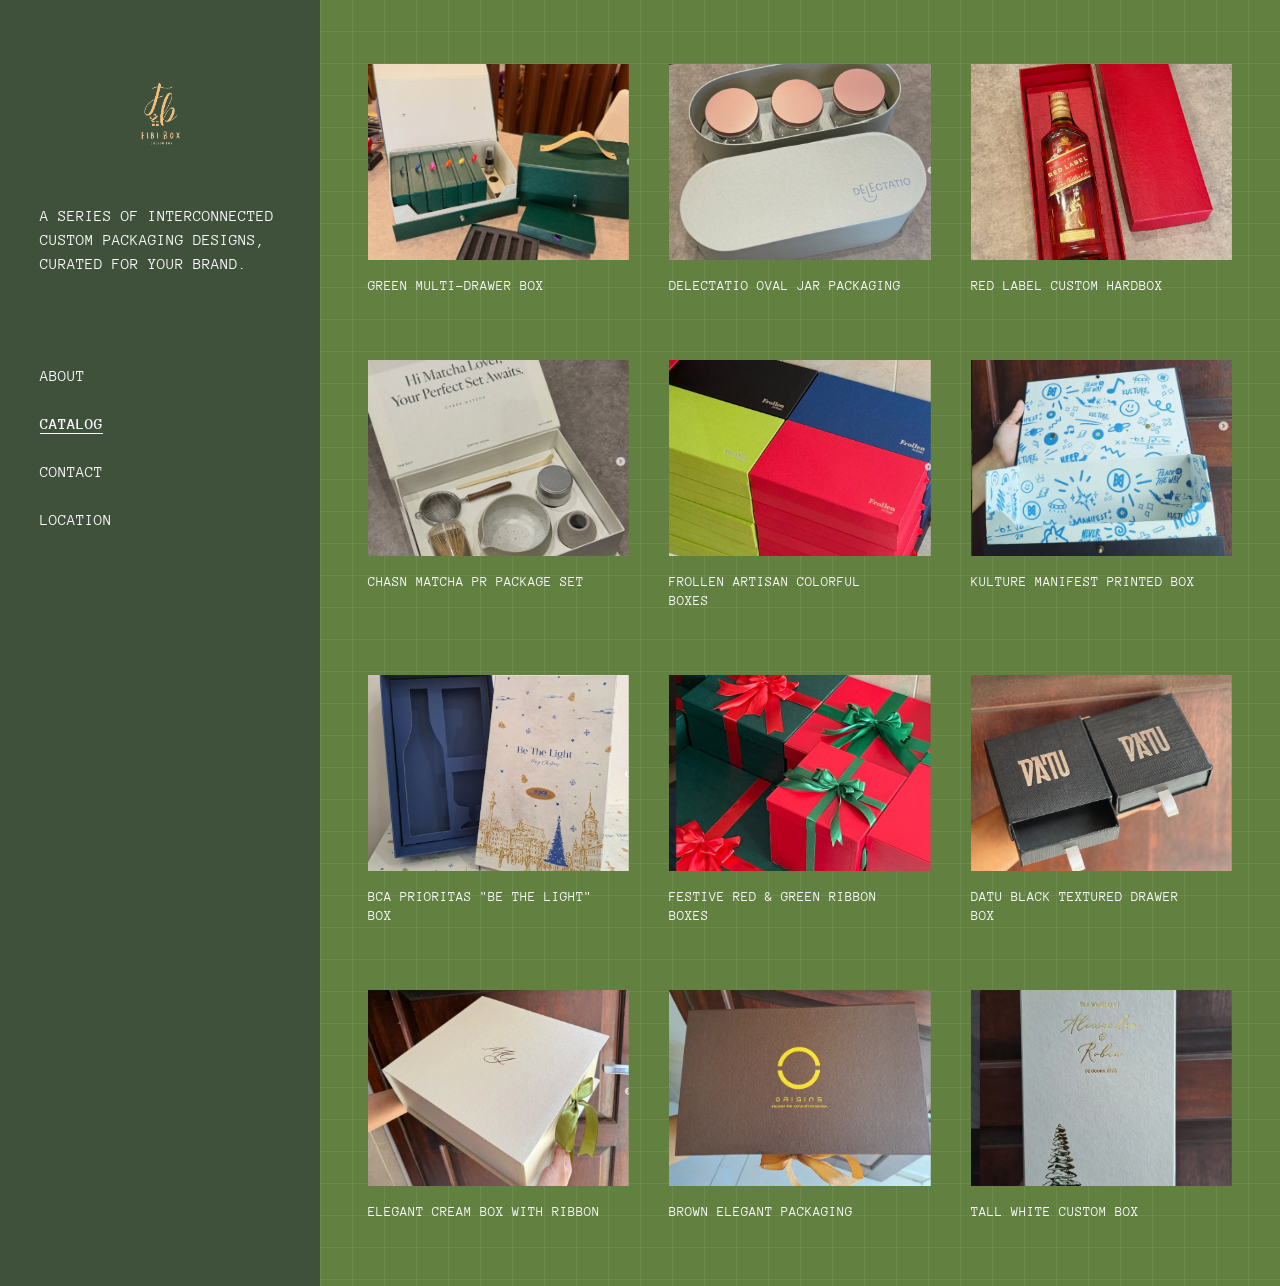
==== Source Code/index.html @ 918fce26 "first commit - website fibibox" ====
<!DOCTYPE html>
<html lang="id">

<head>
    <meta charset="UTF-8">
    <meta name="viewport" content="width=device-width, initial-scale=1.0">
    <title>Fibibox | Catalog</title>
    <link rel="stylesheet" href="style.css">
    <link href="https://fonts.googleapis.com/css2?family=Anonymous+Pro:wght@400;700&display=swap" rel="stylesheet">
</head>

<body>
    <div class="layout-container">

        <!-- SIDEBAR KIRI -->
        <aside class="sidebar-wrapper">
            <div class="sidebar-sticky">
                <img src="img/logo.png" alt="Logo Fibibox" class="site-logo">
                <p class="site-description">
                    A SERIES OF INTERCONNECTED CUSTOM PACKAGING DESIGNS, CURATED FOR YOUR BRAND.
                </p>
                <nav class="site-nav">
                    <ul>
                        <li><a href="about.html">ABOUT</a></li>
                        <li><a href="index.html" class="active">CATALOG</a></li>
                        <li><a href="contact.html">CONTACT</a></li>
                        <li><a href="location.html">LOCATION</a></li>
                    </ul>
                </nav>
            </div>
        </aside>

        <!-- GALERI KANAN -->
        <main class="gallery-grid">
            <figure class="gallery-item">
                <img src="img/1.png" alt="Premium Green Drawer Box">
                <figcaption>GREEN MULTI-DRAWER BOX</figcaption>
            </figure>
            <figure class="gallery-item">
                <img src="img/2.png" alt="Delectatio Oval Packaging">
                <figcaption>DELECTATIO OVAL JAR PACKAGING</figcaption>
            </figure>
            <figure class="gallery-item">
                <img src="img/3.png" alt="Red Label Custom Box">
                <figcaption>RED LABEL CUSTOM HARDBOX</figcaption>
            </figure>
            <figure class="gallery-item">
                <img src="img/4.png" alt="Chasn Matcha PR Set">
                <figcaption>CHASN MATCHA PR PACKAGE SET</figcaption>
            </figure>
            <figure class="gallery-item">
                <img src="img/5.png" alt="Frollen Artisan Boxes">
                <figcaption>FROLLEN ARTISAN COLORFUL BOXES</figcaption>
            </figure>
            <figure class="gallery-item">
                <img src="img/6.png" alt="Kulture Manifest Box">
                <figcaption>KULTURE MANIFEST PRINTED BOX</figcaption>
            </figure>
            <figure class="gallery-item">
                <img src="img/7.png" alt="BCA Prioritas Be The Light Box">
                <figcaption>BCA PRIORITAS "BE THE LIGHT" BOX</figcaption>
            </figure>
            <figure class="gallery-item">
                <img src="img/8.png" alt="Festive Ribbon Gift Boxes">
                <figcaption>FESTIVE RED & GREEN RIBBON BOXES</figcaption>
            </figure>
            <figure class="gallery-item">
                <img src="img/9.png" alt="Datu Drawer Box">
                <figcaption>DATU BLACK TEXTURED DRAWER BOX</figcaption>
            </figure>
            <figure class="gallery-item">
                <img src="img/10.png" alt="Elegant Cream Ribbon Box">
                <figcaption>ELEGANT CREAM BOX WITH RIBBON</figcaption>
            </figure>
            <figure class="gallery-item">
                <img src="img/11.png" alt="Brown Premium Box">
                <figcaption>BROWN ELEGANT PACKAGING</figcaption>
            </figure>
            <figure class="gallery-item">
                <img src="img/12.png" alt="Tall White Custom Box">
                <figcaption>TALL WHITE CUSTOM BOX</figcaption>
            </figure>
        </main>

    </div>
</body>

</html>
---- Source Code/style.css ----
/* ==========================================================================
   PENGATURAN VARIABEL WARNA & FONT
   ========================================================================== */
:root {
    --bg-block1: #40513B;
    --bg-block2: #628141;
    --text-light: #F8F9FA;
    --font-mono: 'Anonymous Pro', monospace;
}

* {
    box-sizing: border-box;
    margin: 0;
    padding: 0;
}

body {
    font-family: var(--font-mono);
    line-height: 1.5;
    font-size: 16px;
    color: var(--text-light);
}

/* Mengatur agar teks tertentu saja yang kapital */
h1,
h2,
h3,
.site-nav a,
.gallery-item figcaption,
strong {
    text-transform: uppercase;
}

/* Paragraf dan deskripsi dibiarkan normal agar mudah dibaca */
.content-page p,
.site-description {
    text-transform: none;
}

/* ==========================================================================
   LAYOUT UTAMA
   ========================================================================== */
.layout-container {
    display: flex;
    flex-direction: column;
    min-height: 100vh;
}

@media (min-width: 800px) {
    .layout-container {
        flex-direction: row;
    }
}

/* ==========================================================================
   BLOCK 1: SIDEBAR KIRI (#40513B)
   ========================================================================== */
.sidebar-wrapper {
    background-color: var(--bg-block1);
    flex: 0 0 320px;
    padding: 4rem 2.5rem;
}

.sidebar-sticky {
    display: flex;
    flex-direction: column;
    gap: 2.5rem;
    position: sticky;
    top: 4rem;
}

.site-logo {
    width: 100px;
    height: auto;
    display: block;
    align-self: center;
}

.site-description {
    font-size: 1rem;
    font-weight: 400;
    max-width: 250px;
}

.site-nav ul {
    list-style: none;
    margin-top: 3rem;
}

.site-nav a {
    color: var(--text-light);
    text-decoration: none;
    display: block;
    margin-bottom: 1.5rem;
}

.site-nav a:hover {
    text-decoration: underline;
}

/* Penanda menu aktif / halaman yang sedang dibuka */
.site-nav a.active {
    font-weight: 700;
    text-decoration: underline;
    text-underline-offset: 4px;
}

/* ==========================================================================
   BLOCK 2: GALERI KANAN (#628141 + Pola Garis Kontur)
   ========================================================================== */
.gallery-grid {
    background-color: var(--bg-block2);
    /* Pola garis kontur tipis yang elegan */
    background-image: linear-gradient(0deg, rgba(255, 255, 255, 0.07) 1px, transparent 1px),
        linear-gradient(90deg, rgba(255, 255, 255, 0.07) 1px, transparent 1px);
    background-size: 32px 32px;

    flex: 1;
    padding: 4rem 3rem;
    display: grid;
    grid-template-columns: repeat(auto-fill, minmax(200px, 1fr));
    gap: 4rem 2.5rem;
    align-items: start;
}

.gallery-item {
    cursor: pointer;
}

/* Menyeragamkan ukuran kotak dan posisi gambar */
.gallery-item img {
    width: 100%;
    aspect-ratio: 4 / 3;
    object-fit: cover;
    display: block;
    margin-bottom: 1rem;
    transition: transform 0.3s ease;
}

.gallery-item:hover img {
    transform: scale(1.05);
}

.gallery-item figcaption {
    font-size: 0.875rem;
    line-height: 1.4;
    max-width: 90%;
}

/* ==========================================================================
   HALAMAN KONTEN (ABOUT, CONTACT, LOCATION + Pola Garis Kontur)
   ========================================================================== */
.content-page {
    background-color: var(--bg-block2);
    /* Menyamakan pola garis kontur agar konsisten di semua halaman */
    background-image: linear-gradient(0deg, rgba(255, 255, 255, 0.07) 1px, transparent 1px),
        linear-gradient(90deg, rgba(255, 255, 255, 0.07) 1px, transparent 1px);
    background-size: 32px 32px;

    flex: 1;
    padding: 5rem 3rem 4rem 3rem;
}

.content-page h2 {
    font-size: 2rem;
    margin-bottom: 2rem;
    border-bottom: 2px solid var(--text-light);
    padding-bottom: 0.5rem;
    display: inline-block;
}

.content-page p {
    font-size: 1rem;
    margin-bottom: 1.5rem;
    max-width: 700px;
    line-height: 1.8;
}

.content-page a {
    color: var(--text-light);
}
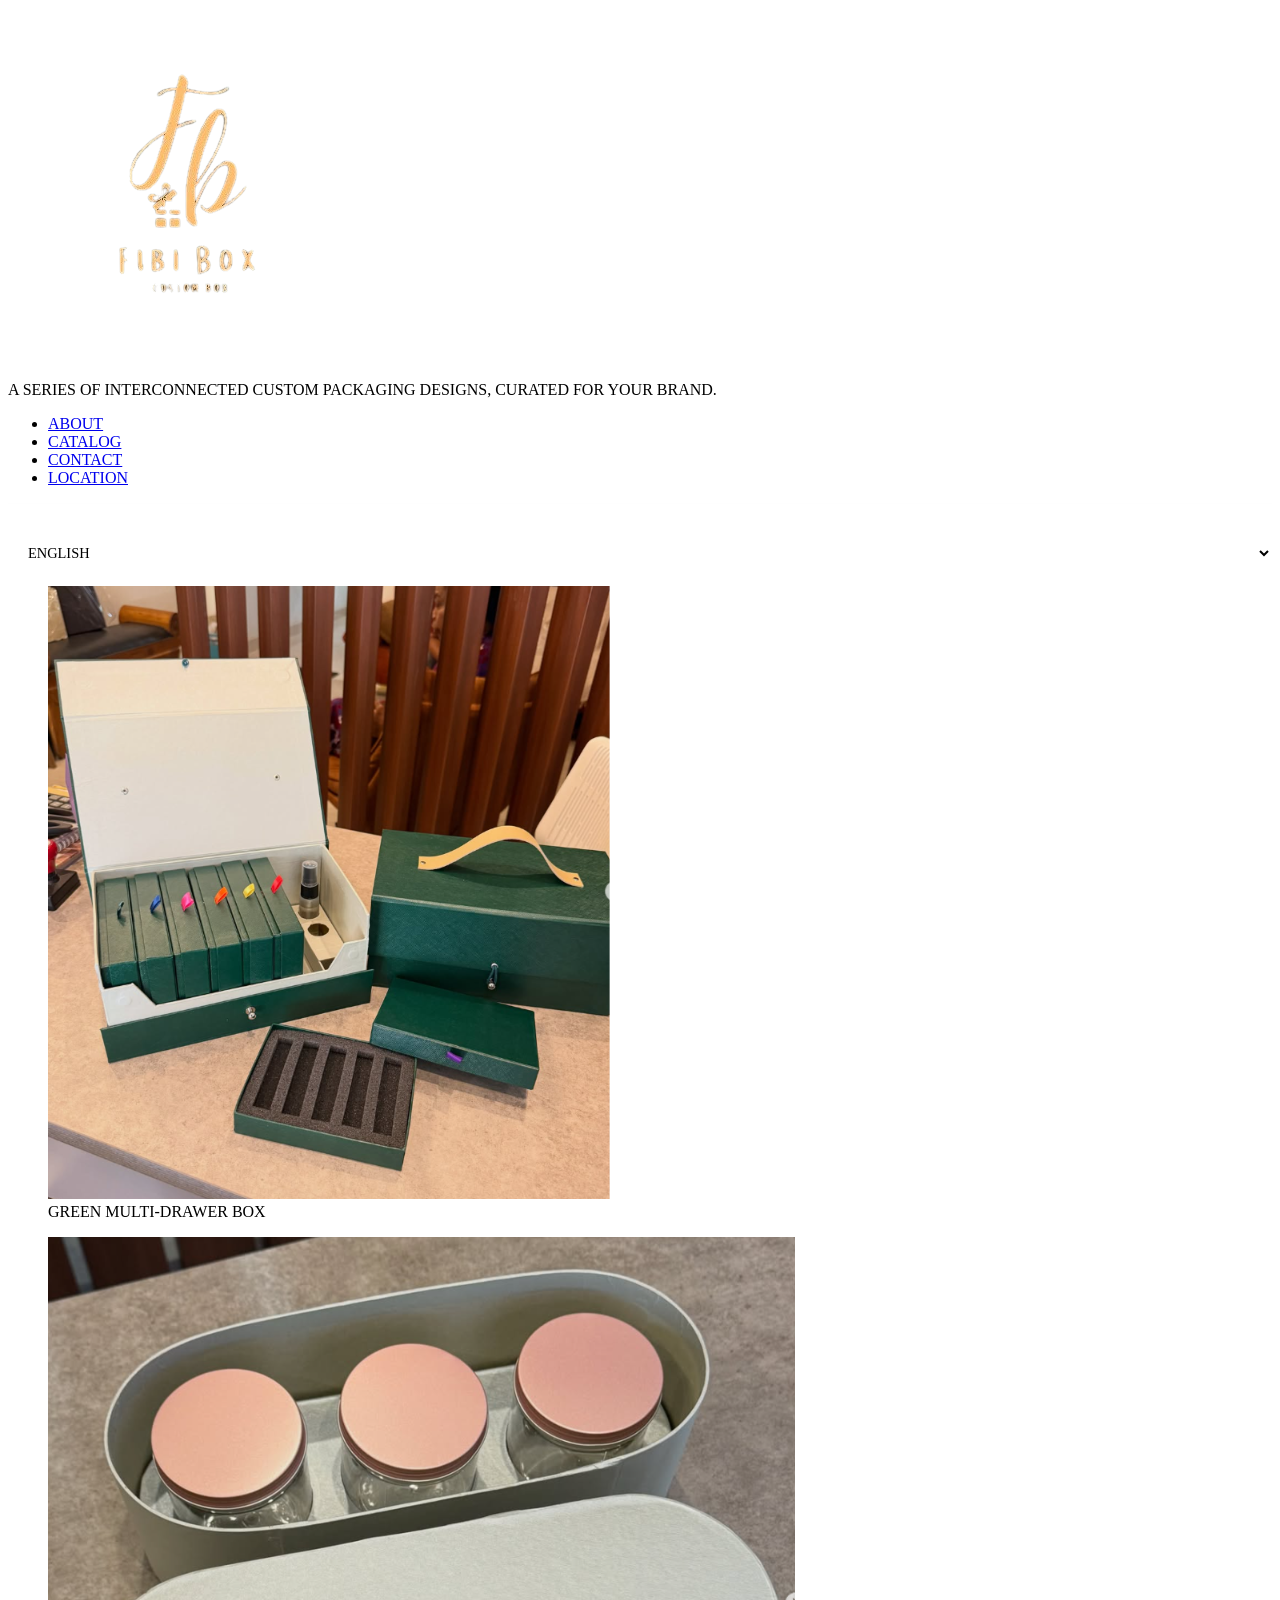
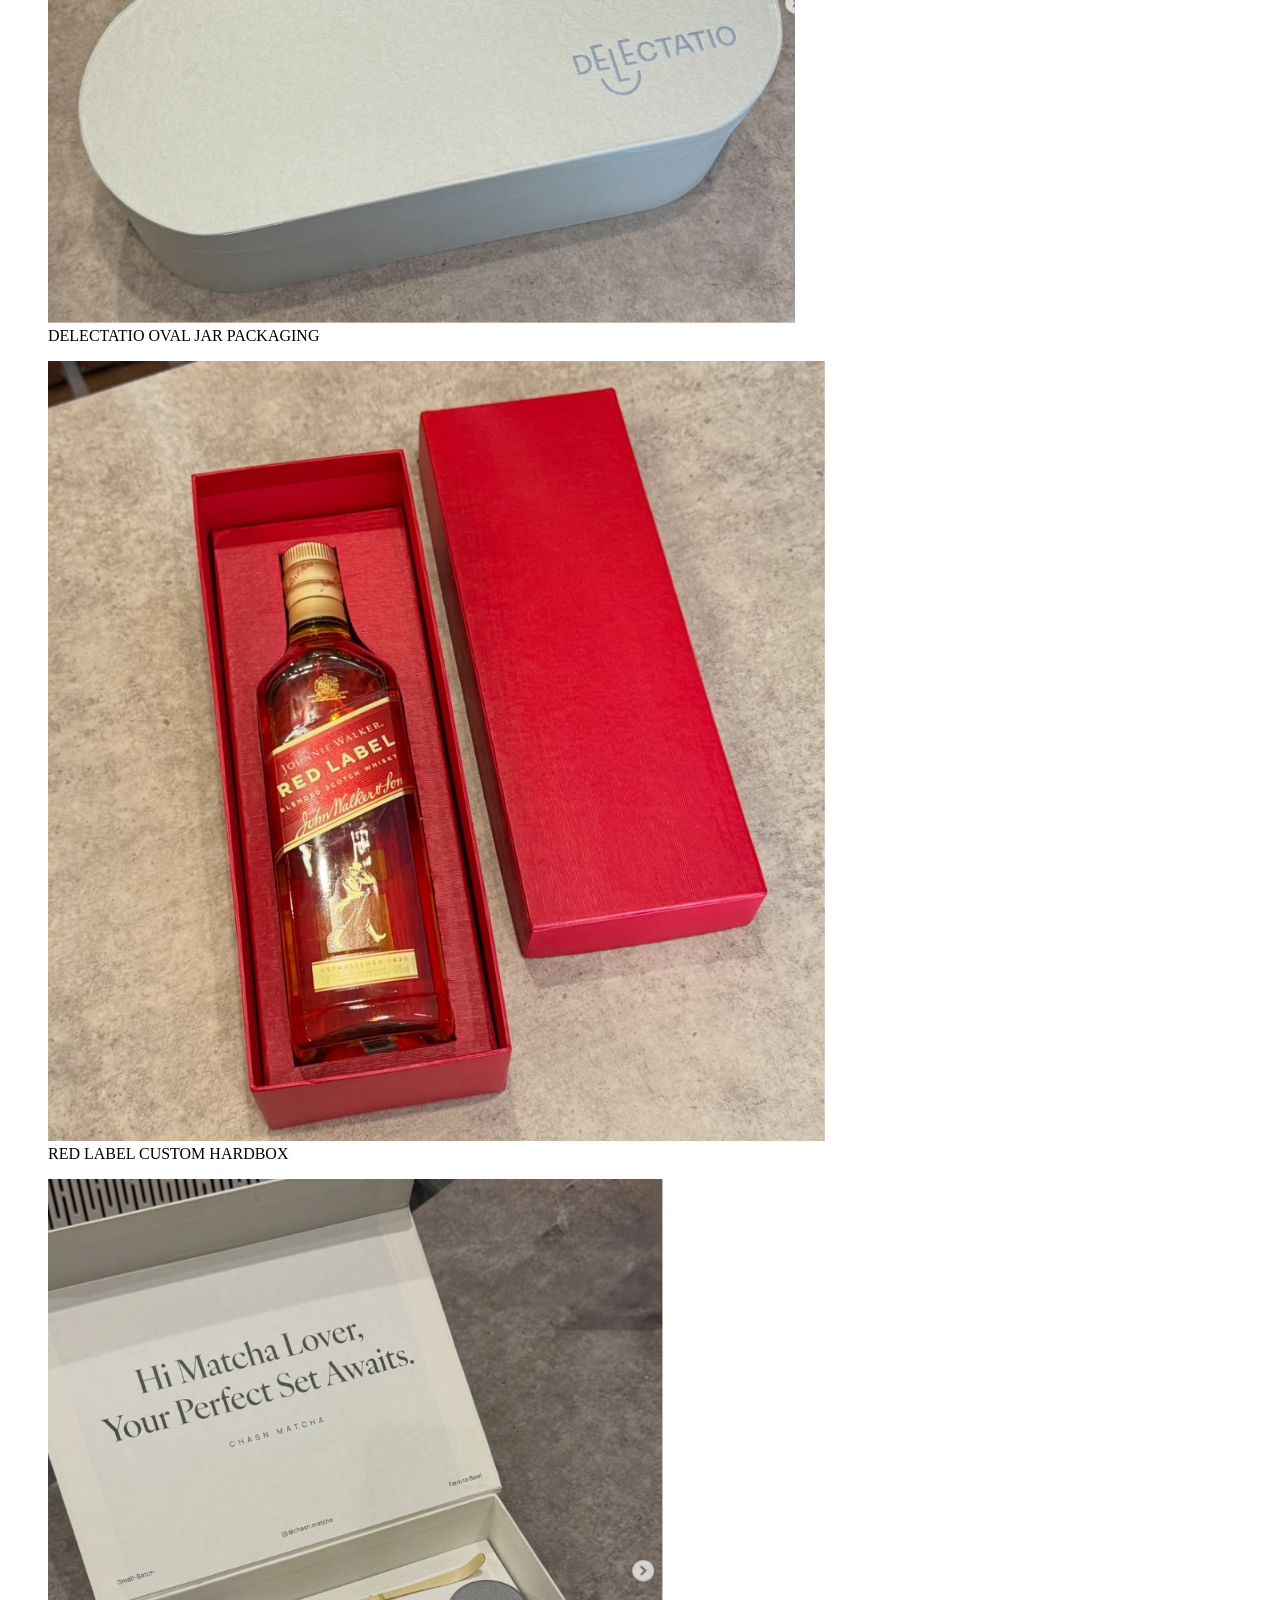
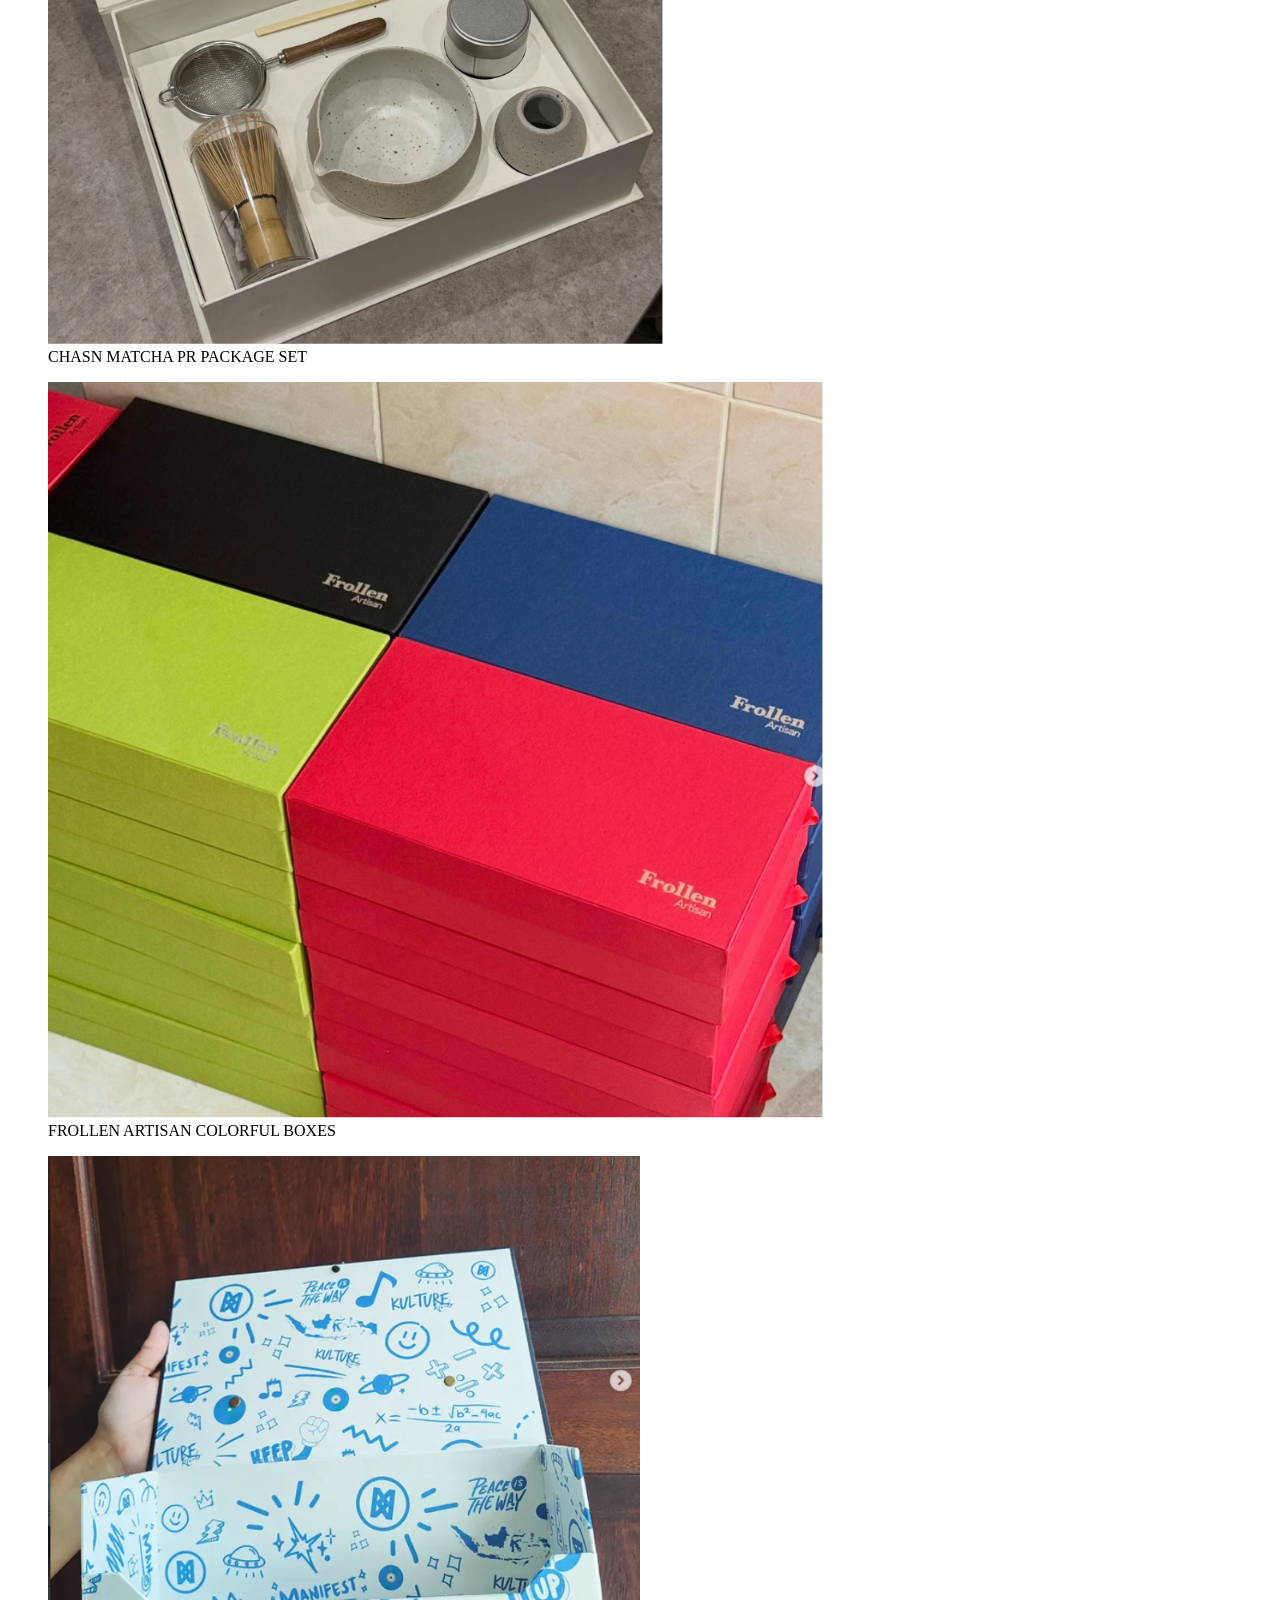
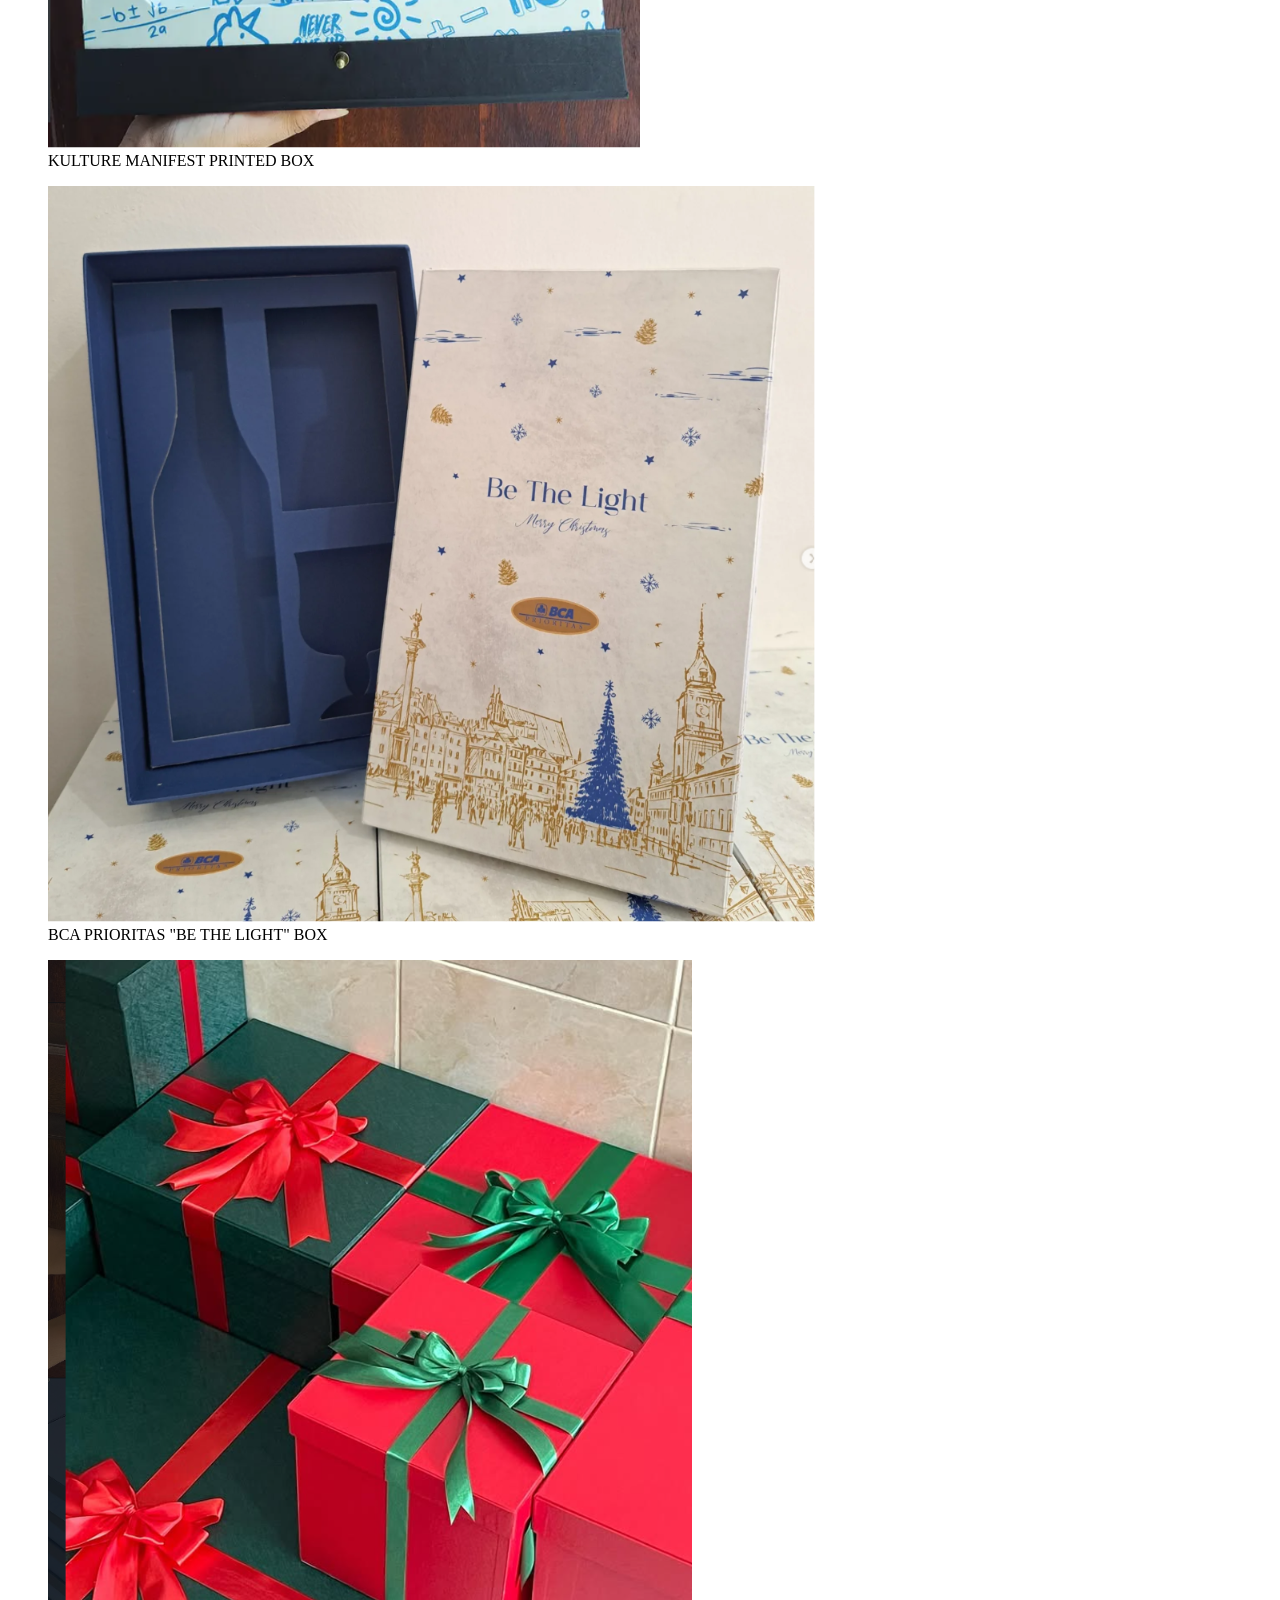
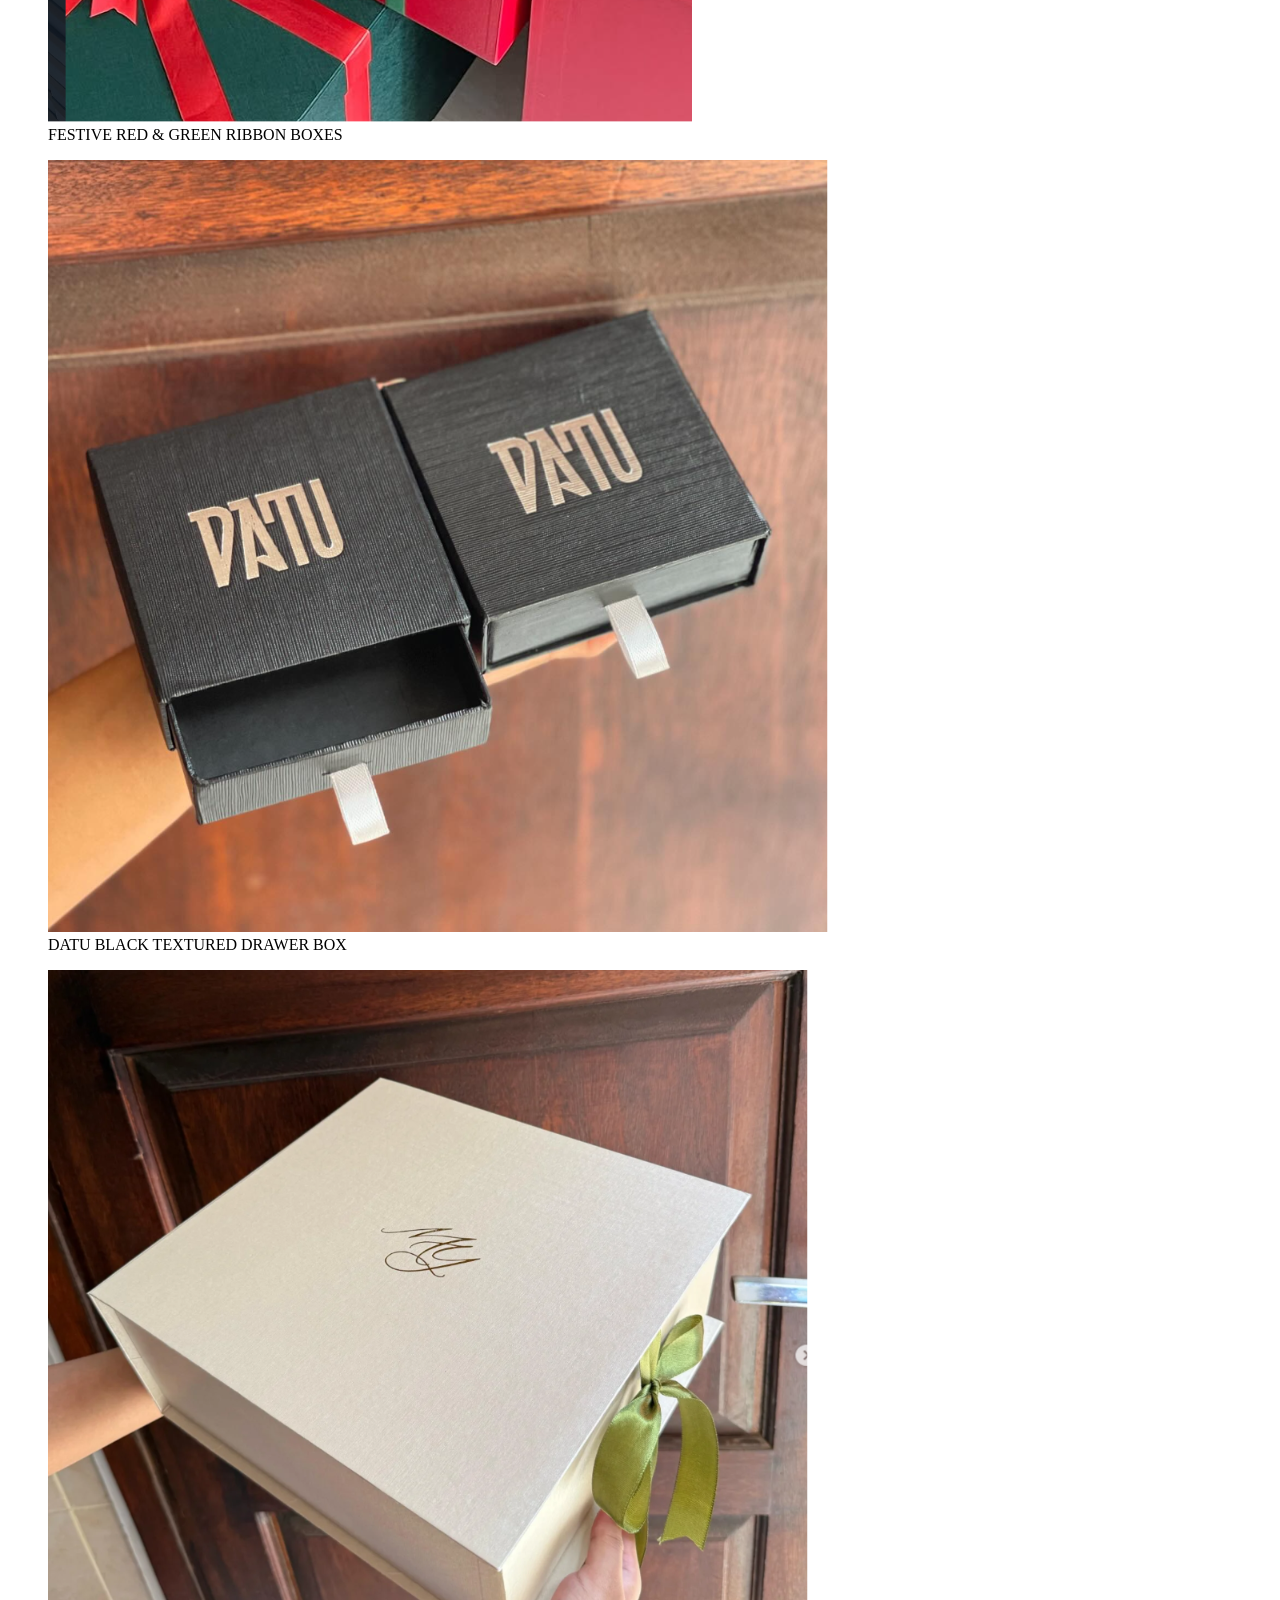
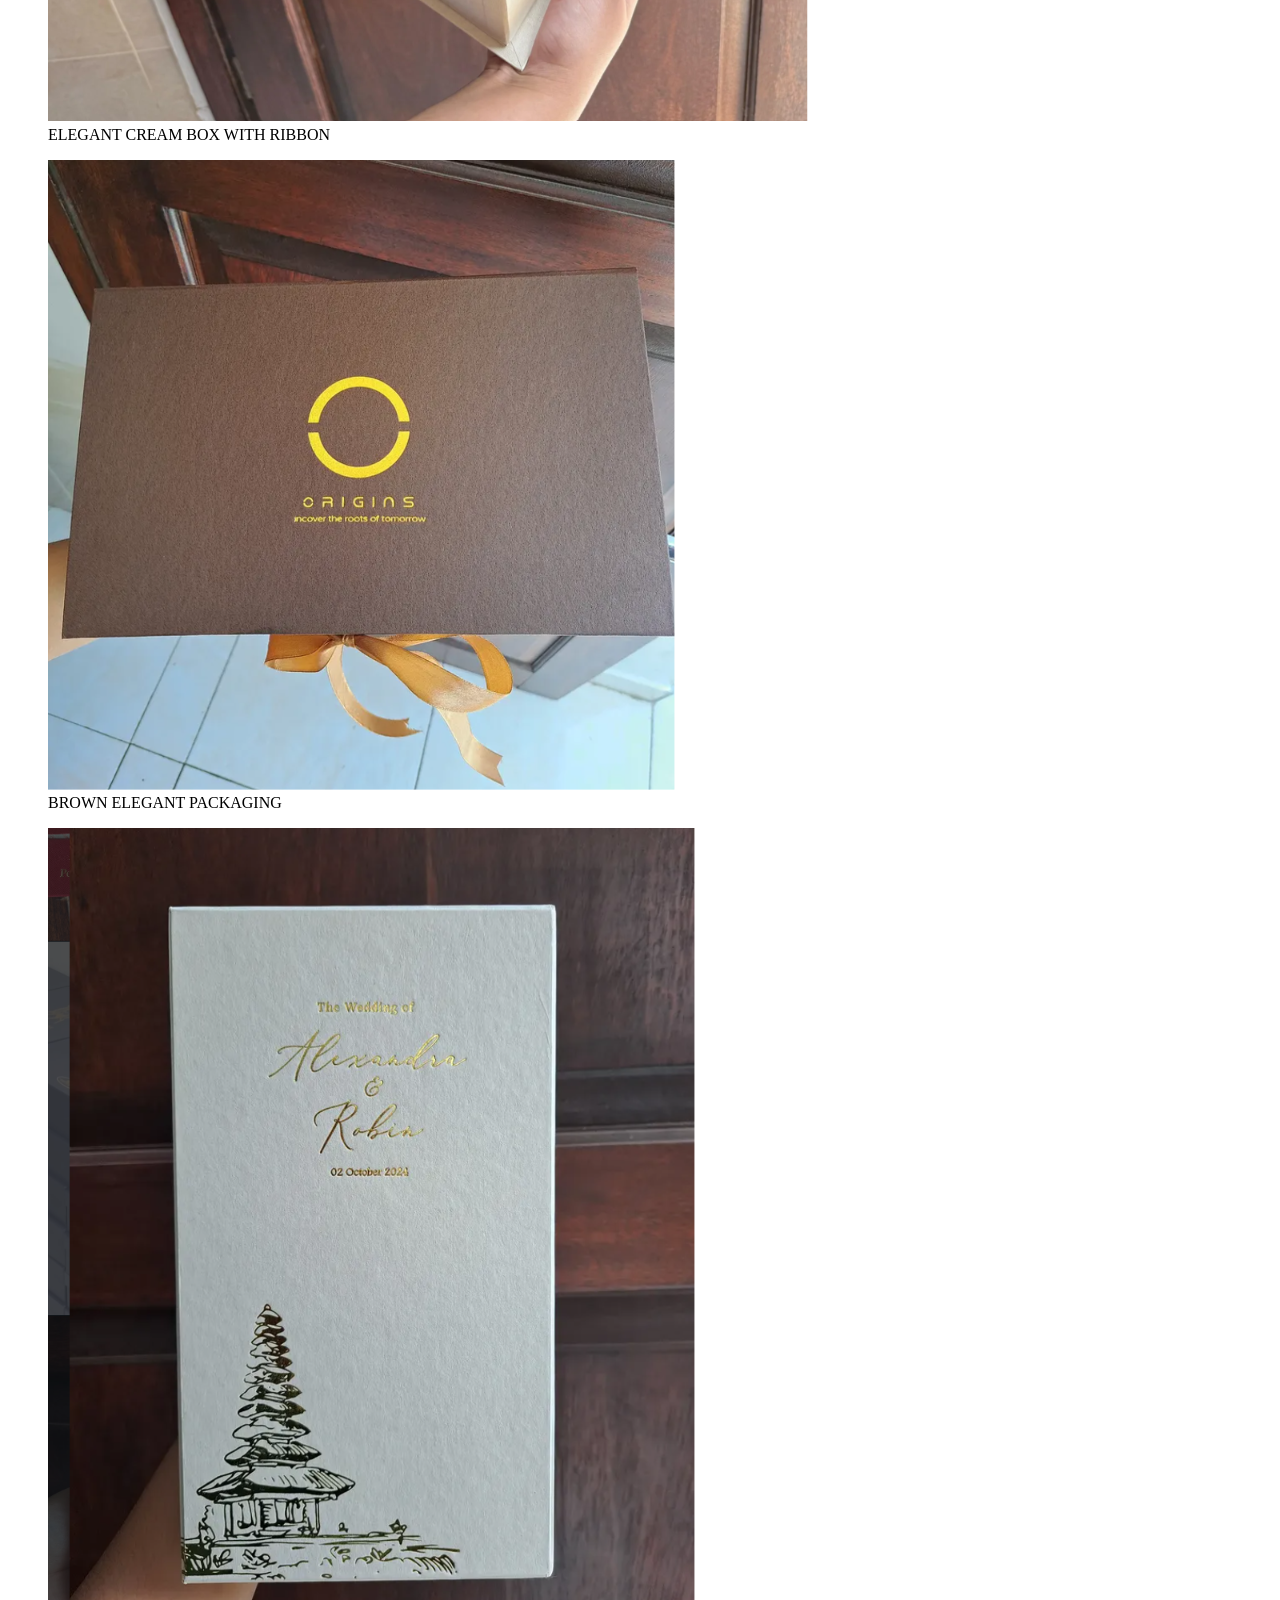
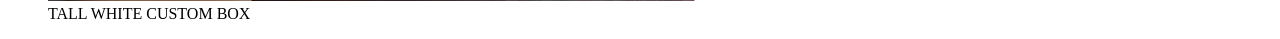
==== commit 2354eb48: "update: penambahan fitur multi-language (en/id)" ====
--- a/Source Code/index.html
+++ b/Source Code/index.html
@@ -1,10 +1,10 @@
 <!DOCTYPE html>
-<html lang="id">
+<html lang="id" id="html-root">
 
 <head>
     <meta charset="UTF-8">
     <meta name="viewport" content="width=device-width, initial-scale=1.0">
-    <title>Fibibox | Catalog</title>
+    <title id="page-title">Fibibox | Catalog</title>
     <link rel="stylesheet" href="style.css">
     <link href="https://fonts.googleapis.com/css2?family=Anonymous+Pro:wght@400;700&display=swap" rel="stylesheet">
 </head>
@@ -16,17 +16,25 @@
         <aside class="sidebar-wrapper">
             <div class="sidebar-sticky">
                 <img src="img/logo.png" alt="Logo Fibibox" class="site-logo">
-                <p class="site-description">
+                <p class="site-description" data-translate="desc">
                     A SERIES OF INTERCONNECTED CUSTOM PACKAGING DESIGNS, CURATED FOR YOUR BRAND.
                 </p>
                 <nav class="site-nav">
                     <ul>
-                        <li><a href="about.html">ABOUT</a></li>
-                        <li><a href="index.html" class="active">CATALOG</a></li>
-                        <li><a href="contact.html">CONTACT</a></li>
-                        <li><a href="location.html">LOCATION</a></li>
+                        <li><a href="about.html" data-translate="menu-about">ABOUT</a></li>
+                        <li><a href="index.html" class="active" data-translate="menu-catalog">CATALOG</a></li>
+                        <li><a href="contact.html" data-translate="menu-contact">CONTACT</a></li>
+                        <li><a href="location.html" data-translate="menu-location">LOCATION</a></li>
                     </ul>
                 </nav>
+
+                <!-- DROPDOWN PILIHAN BAHASA -->
+                <div class="language-selector">
+                    <select id="lang-switch" onchange="changeLanguage(this.value)">
+                        <option value="en">ENGLISH</option>
+                        <option value="id">INDONESIA</option>
+                    </select>
+                </div>
             </div>
         </aside>
 
@@ -34,55 +42,116 @@
         <main class="gallery-grid">
             <figure class="gallery-item">
                 <img src="img/1.png" alt="Premium Green Drawer Box">
-                <figcaption>GREEN MULTI-DRAWER BOX</figcaption>
+                <figcaption data-translate="item-1">GREEN MULTI-DRAWER BOX</figcaption>
             </figure>
             <figure class="gallery-item">
                 <img src="img/2.png" alt="Delectatio Oval Packaging">
-                <figcaption>DELECTATIO OVAL JAR PACKAGING</figcaption>
+                <figcaption data-translate="item-2">DELECTATIO OVAL JAR PACKAGING</figcaption>
             </figure>
             <figure class="gallery-item">
                 <img src="img/3.png" alt="Red Label Custom Box">
-                <figcaption>RED LABEL CUSTOM HARDBOX</figcaption>
+                <figcaption data-translate="item-3">RED LABEL CUSTOM HARDBOX</figcaption>
             </figure>
             <figure class="gallery-item">
                 <img src="img/4.png" alt="Chasn Matcha PR Set">
-                <figcaption>CHASN MATCHA PR PACKAGE SET</figcaption>
+                <figcaption data-translate="item-4">CHASN MATCHA PR PACKAGE SET</figcaption>
             </figure>
             <figure class="gallery-item">
                 <img src="img/5.png" alt="Frollen Artisan Boxes">
-                <figcaption>FROLLEN ARTISAN COLORFUL BOXES</figcaption>
+                <figcaption data-translate="item-5">FROLLEN ARTISAN COLORFUL BOXES</figcaption>
             </figure>
             <figure class="gallery-item">
                 <img src="img/6.png" alt="Kulture Manifest Box">
-                <figcaption>KULTURE MANIFEST PRINTED BOX</figcaption>
+                <figcaption data-translate="item-6">KULTURE MANIFEST PRINTED BOX</figcaption>
             </figure>
             <figure class="gallery-item">
                 <img src="img/7.png" alt="BCA Prioritas Be The Light Box">
-                <figcaption>BCA PRIORITAS "BE THE LIGHT" BOX</figcaption>
+                <figcaption data-translate="item-7">BCA PRIORITAS "BE THE LIGHT" BOX</figcaption>
             </figure>
             <figure class="gallery-item">
                 <img src="img/8.png" alt="Festive Ribbon Gift Boxes">
-                <figcaption>FESTIVE RED & GREEN RIBBON BOXES</figcaption>
+                <figcaption data-translate="item-8">FESTIVE RED & GREEN RIBBON BOXES</figcaption>
             </figure>
             <figure class="gallery-item">
                 <img src="img/9.png" alt="Datu Drawer Box">
-                <figcaption>DATU BLACK TEXTURED DRAWER BOX</figcaption>
+                <figcaption data-translate="item-9">DATU BLACK TEXTURED DRAWER BOX</figcaption>
             </figure>
             <figure class="gallery-item">
                 <img src="img/10.png" alt="Elegant Cream Ribbon Box">
-                <figcaption>ELEGANT CREAM BOX WITH RIBBON</figcaption>
+                <figcaption data-translate="item-10">ELEGANT CREAM BOX WITH RIBBON</figcaption>
             </figure>
             <figure class="gallery-item">
                 <img src="img/11.png" alt="Brown Premium Box">
-                <figcaption>BROWN ELEGANT PACKAGING</figcaption>
+                <figcaption data-translate="item-11">BROWN ELEGANT PACKAGING</figcaption>
             </figure>
             <figure class="gallery-item">
                 <img src="img/12.png" alt="Tall White Custom Box">
-                <figcaption>TALL WHITE CUSTOM BOX</figcaption>
+                <figcaption data-translate="item-12">TALL WHITE CUSTOM BOX</figcaption>
             </figure>
         </main>
 
     </div>
+
+    <!-- SCRIPT SEDERHANA UNTUK GANTI BAHASA -->
+    <script>
+        const translations = {
+            en: {
+                "desc": "A SERIES OF INTERCONNECTED CUSTOM PACKAGING DESIGNS, CURATED FOR YOUR BRAND.",
+                "menu-about": "ABOUT",
+                "menu-catalog": "CATALOG",
+                "menu-contact": "CONTACT",
+                "menu-location": "LOCATION",
+                "item-1": "GREEN MULTI-DRAWER BOX",
+                "item-2": "DELECTATIO OVAL JAR PACKAGING",
+                "item-3": "RED LABEL CUSTOM HARDBOX",
+                "item-4": "CHASN MATCHA PR PACKAGE SET",
+                "item-5": "FROLLEN ARTISAN COLORFUL BOXES",
+                "item-6": "KULTURE MANIFEST PRINTED BOX",
+                "item-7": "BCA PRIORITAS \"BE THE LIGHT\" BOX",
+                "item-8": "FESTIVE RED & GREEN RIBBON BOXES",
+                "item-9": "DATU BLACK TEXTURED DRAWER BOX",
+                "item-10": "ELEGANT CREAM BOX WITH RIBBON",
+                "item-11": "BROWN ELEGANT PACKAGING",
+                "item-12": "TALL WHITE CUSTOM BOX"
+            },
+            id: {
+                "desc": "SERI DESAIN KEMASAN KUSTOM YANG SALING TERHUBUNG, DIKURASI KHUSUS UNTUK BRAND ANDA.",
+                "menu-about": "TENTANG KAMI",
+                "menu-catalog": "KATALOG",
+                "menu-contact": "KONTAK",
+                "menu-location": "LOKASI",
+                "item-1": "KOTAK LACI MULTI HIJAU",
+                "item-2": "KEMASAN TOPLES OVAL DELECTATIO",
+                "item-3": "HARDBOX KUSTOM RED LABEL",
+                "item-4": "SET PAKET PR MATCHA CHASN",
+                "item-5": "KOTAK WARNA-WARNI ARTISAN FROLLEN",
+                "item-6": "KOTAK CETAK KULTURE MANIFEST",
+                "item-7": "KOTAK BCA PRIORITAS \"BE THE LIGHT\"",
+                "item-8": "KOTAK KADO PITA MERAH & HIJAU",
+                "item-9": "KOTAK LACI TEKSTUR HITAM DATU",
+                "item-10": "KOTAK KREM ELEGAN DENGAN PITA",
+                "item-11": "KEMASAN PREMIUM COKLAT",
+                "item-12": "KOTAK PUTIH TINGGI KUSTOM"
+            }
+        };
+
+        function changeLanguage(lang) {
+            localStorage.setItem('selected-lang', lang);
+            document.querySelectorAll('[data-translate]').forEach(el => {
+                const key = el.getAttribute('data-translate');
+                if (translations[lang][key]) {
+                    el.innerText = translations[lang][key];
+                }
+            });
+        }
+
+        // Memuat bahasa yang tersimpan saat halaman dibuka
+        window.addEventListener('DOMContentLoaded', () => {
+            const savedLang = localStorage.getItem('selected-lang') || 'en';
+            document.getElementById('lang-switch').value = savedLang;
+            changeLanguage(savedLang);
+        });
+    </script>
 </body>
 
 </html>
--- a/Source Code/style.css
+++ b/Source Code/style.css
@@ -1,181 +1,32 @@
 /* ==========================================================================
-   PENGATURAN VARIABEL WARNA & FONT
+   LANGUAGE SWITCHER STYLING
    ========================================================================== */
-:root {
-    --bg-block1: #40513B;
-    --bg-block2: #628141;
-    --text-light: #F8F9FA;
-    --font-mono: 'Anonymous Pro', monospace;
+.language-selector {
+    margin-top: auto;
+    padding-top: 2rem;
+    border-top: 1px solid rgba(248, 249, 250, 0.2);
 }
 
-* {
-    box-sizing: border-box;
-    margin: 0;
-    padding: 0;
+.language-selector select {
+    background-color: var(--bg-block2);
+    color: var(--text-light);
+    font-family: var(--font-mono);
+    font-size: 0.9rem;
+    padding: 0.5rem 1rem;
+    border: 1px solid var(--text-light);
+    border-radius: 4px;
+    width: 100%;
+    cursor: pointer;
+    text-transform: uppercase;
+    outline: none;
+    transition: background 0.3s ease;
 }
 
-body {
-    font-family: var(--font-mono);
-    line-height: 1.5;
-    font-size: 16px;
-    color: var(--text-light);
+.language-selector select:hover {
+    background-color: rgba(255, 255, 255, 0.1);
 }
 
-/* Mengatur agar teks tertentu saja yang kapital */
-h1,
-h2,
-h3,
-.site-nav a,
-.gallery-item figcaption,
-strong {
-    text-transform: uppercase;
-}
-
-/* Paragraf dan deskripsi dibiarkan normal agar mudah dibaca */
-.content-page p,
-.site-description {
-    text-transform: none;
-}
-
-/* ==========================================================================
-   LAYOUT UTAMA
-   ========================================================================== */
-.layout-container {
-    display: flex;
-    flex-direction: column;
-    min-height: 100vh;
-}
-
-@media (min-width: 800px) {
-    .layout-container {
-        flex-direction: row;
-    }
-}
-
-/* ==========================================================================
-   BLOCK 1: SIDEBAR KIRI (#40513B)
-   ========================================================================== */
-.sidebar-wrapper {
+.language-selector option {
     background-color: var(--bg-block1);
-    flex: 0 0 320px;
-    padding: 4rem 2.5rem;
-}
-
-.sidebar-sticky {
-    display: flex;
-    flex-direction: column;
-    gap: 2.5rem;
-    position: sticky;
-    top: 4rem;
-}
-
-.site-logo {
-    width: 100px;
-    height: auto;
-    display: block;
-    align-self: center;
-}
-
-.site-description {
-    font-size: 1rem;
-    font-weight: 400;
-    max-width: 250px;
-}
-
-.site-nav ul {
-    list-style: none;
-    margin-top: 3rem;
-}
-
-.site-nav a {
-    color: var(--text-light);
-    text-decoration: none;
-    display: block;
-    margin-bottom: 1.5rem;
-}
-
-.site-nav a:hover {
-    text-decoration: underline;
-}
-
-/* Penanda menu aktif / halaman yang sedang dibuka */
-.site-nav a.active {
-    font-weight: 700;
-    text-decoration: underline;
-    text-underline-offset: 4px;
-}
-
-/* ==========================================================================
-   BLOCK 2: GALERI KANAN (#628141 + Pola Garis Kontur)
-   ========================================================================== */
-.gallery-grid {
-    background-color: var(--bg-block2);
-    /* Pola garis kontur tipis yang elegan */
-    background-image: linear-gradient(0deg, rgba(255, 255, 255, 0.07) 1px, transparent 1px),
-        linear-gradient(90deg, rgba(255, 255, 255, 0.07) 1px, transparent 1px);
-    background-size: 32px 32px;
-
-    flex: 1;
-    padding: 4rem 3rem;
-    display: grid;
-    grid-template-columns: repeat(auto-fill, minmax(200px, 1fr));
-    gap: 4rem 2.5rem;
-    align-items: start;
-}
-
-.gallery-item {
-    cursor: pointer;
-}
-
-/* Menyeragamkan ukuran kotak dan posisi gambar */
-.gallery-item img {
-    width: 100%;
-    aspect-ratio: 4 / 3;
-    object-fit: cover;
-    display: block;
-    margin-bottom: 1rem;
-    transition: transform 0.3s ease;
-}
-
-.gallery-item:hover img {
-    transform: scale(1.05);
-}
-
-.gallery-item figcaption {
-    font-size: 0.875rem;
-    line-height: 1.4;
-    max-width: 90%;
-}
-
-/* ==========================================================================
-   HALAMAN KONTEN (ABOUT, CONTACT, LOCATION + Pola Garis Kontur)
-   ========================================================================== */
-.content-page {
-    background-color: var(--bg-block2);
-    /* Menyamakan pola garis kontur agar konsisten di semua halaman */
-    background-image: linear-gradient(0deg, rgba(255, 255, 255, 0.07) 1px, transparent 1px),
-        linear-gradient(90deg, rgba(255, 255, 255, 0.07) 1px, transparent 1px);
-    background-size: 32px 32px;
-
-    flex: 1;
-    padding: 5rem 3rem 4rem 3rem;
-}
-
-.content-page h2 {
-    font-size: 2rem;
-    margin-bottom: 2rem;
-    border-bottom: 2px solid var(--text-light);
-    padding-bottom: 0.5rem;
-    display: inline-block;
-}
-
-.content-page p {
-    font-size: 1rem;
-    margin-bottom: 1.5rem;
-    max-width: 700px;
-    line-height: 1.8;
-}
-
-.content-page a {
     color: var(--text-light);
 }
